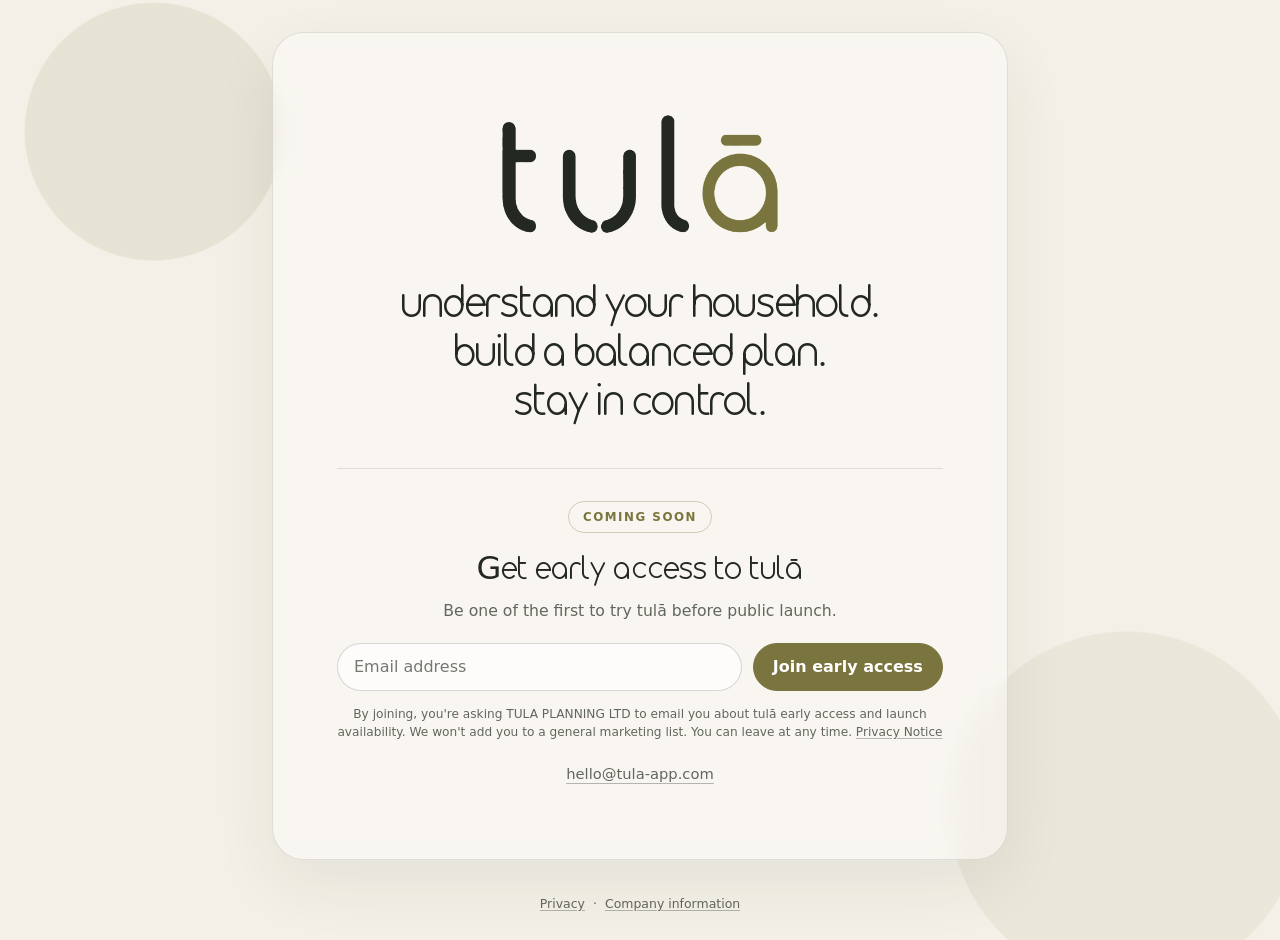
==== index.html @ 6ca590ba "Add tulā early-access signup and legal pages Adds the tulā early-access email signup, success state," ====
<!doctype html>
<html lang="en-GB">
<head>
  <meta charset="utf-8">
  <meta name="viewport" content="width=device-width, initial-scale=1">
  <meta name="description" content="Tulā is a calmer way to understand your household, build a balanced plan and stay in control. Join tulā early access.">
  <meta name="theme-color" content="#f4f0e7">
  <title>tulā — early access</title>
  <link rel="icon" href="favicon.ico" sizes="any">
  <link rel="stylesheet" href="styles.css">
  <script src="early-access.js" defer></script>
</head>
<body>
  <main class="holding-page">
    <section class="content" aria-labelledby="page-heading">
      <img
        class="wordmark"
        src="assets/tula-wordmark.png"
        alt="tulā"
        width="1024"
        height="462"
      >

      <h1 id="page-heading" class="message">
        <span>understand your household.</span>
        <span>build a balanced plan.</span>
        <span>stay in control.</span>
      </h1>

      <section class="early-access" aria-labelledby="early-access-heading">
        <p class="status">coming soon</p>

        <h2 id="early-access-heading" class="early-access-title">Get early access to tulā</h2>
        <p class="early-access-intro">Be one of the first to try tulā before public launch.</p>

        <form class="signup-form" id="early-access-form" novalidate>
          <div class="signup-row">
            <label class="sr-only" for="early-access-email">Email address</label>
            <input
              class="email-input"
              id="early-access-email"
              name="email"
              type="email"
              inputmode="email"
              autocomplete="email"
              maxlength="254"
              placeholder="Email address"
              aria-describedby="signup-disclosure signup-error"
              required
            >
            <button class="signup-button" type="submit">Join early access</button>
          </div>

          <div class="honeypot" aria-hidden="true">
            <label for="company-website">Company website</label>
            <input
              id="company-website"
              name="website"
              type="text"
              tabindex="-1"
              autocomplete="off"
            >
          </div>

          <p class="signup-error" id="signup-error" role="alert" hidden></p>

          <p class="signup-disclosure" id="signup-disclosure">
            By joining, you're asking TULA PLANNING LTD to email you about tulā early access and launch availability.
            We won't add you to a general marketing list. You can leave at any time.
            <a href="/privacy">Privacy Notice</a>
          </p>
        </form>

        <div class="signup-success" id="signup-success" role="status" tabindex="-1" hidden>
          <h2>You're on the list.</h2>
          <p>We'll be in touch when your tulā early access is ready.</p>
        </div>
      </section>

      <a class="contact" href="mailto:hello@tula-app.com">hello@tula-app.com</a>
    </section>
  </main>

  <footer class="site-footer">
    <nav aria-label="Legal">
      <a href="/privacy">Privacy</a>
      <span aria-hidden="true">·</span>
      <a href="/company-information">Company information</a>
    </nav>
  </footer>
</body>
</html>
---- styles.css ----
@font-face {
  font-family: "Tulā Display";
  src: url("assets/fonts/tula-display-regular.woff2") format("woff2");
  font-style: normal;
  font-weight: 400;
  font-display: swap;
}

:root {
  --background: #f4f0e7;
  --surface: rgba(255, 255, 255, 0.42);
  --ink: #232821;
  --muted: #61675e;
  --olive: #7a753e;
  --border: rgba(35, 40, 33, 0.12);
  --focus: rgba(122, 117, 62, 0.28);
  --error: #8a382d;
}

* {
  box-sizing: border-box;
}

html,
body {
  min-height: 100%;
}

body {
  margin: 0;
  background:
    radial-gradient(circle at 12% 14%, rgba(122, 117, 62, 0.11) 0 8rem, transparent 8.1rem),
    radial-gradient(circle at 88% 86%, rgba(122, 117, 62, 0.08) 0 11rem, transparent 11.1rem),
    var(--background);
  color: var(--ink);
  font-family: Inter, ui-sans-serif, system-ui, -apple-system, BlinkMacSystemFont, "Segoe UI", sans-serif;
  -webkit-font-smoothing: antialiased;
  text-rendering: optimizeLegibility;
}

a {
  color: inherit;
}

.holding-page {
  min-height: calc(100vh - 4rem);
  min-height: calc(100svh - 4rem);
  display: grid;
  place-items: center;
  padding: 2rem 1.25rem 1rem;
}

.content {
  width: min(100%, 46rem);
  padding: clamp(2.25rem, 7vw, 4.75rem) clamp(1.5rem, 6vw, 4rem);
  text-align: center;
  background: var(--surface);
  border: 1px solid var(--border);
  border-radius: 2rem;
  box-shadow: 0 1.5rem 4rem rgba(35, 40, 33, 0.07);
  backdrop-filter: blur(10px);
}

.wordmark {
  display: block;
  width: min(100%, 18rem);
  height: auto;
  margin: 0 auto clamp(1.6rem, 5vw, 2.6rem);
}

.message {
  margin: 0;
  font-family: "Tulā Display", Inter, ui-sans-serif, system-ui, sans-serif;
  font-size: clamp(1.65rem, 4.7vw, 2.65rem);
  line-height: 1.16;
  font-weight: 400;
  letter-spacing: -0.018em;
}

.message span {
  display: block;
}

.early-access {
  margin-top: clamp(1.75rem, 5vw, 2.5rem);
  padding-top: clamp(1.5rem, 4vw, 2rem);
  border-top: 1px solid var(--border);
}

.status {
  width: fit-content;
  margin: 0 auto 1.15rem;
  padding: 0.5rem 0.9rem;
  color: var(--olive);
  border: 1px solid rgba(122, 117, 62, 0.32);
  border-radius: 999px;
  font-size: 0.74rem;
  font-weight: 700;
  letter-spacing: 0.13em;
  text-transform: uppercase;
}

.early-access-title,
.signup-success h2,
.legal-page h1,
.legal-page h2 {
  font-family: "Tulā Display", Inter, ui-sans-serif, system-ui, sans-serif;
  font-weight: 400;
}

.early-access-title {
  margin: 0;
  font-size: clamp(1.45rem, 4vw, 2rem);
  line-height: 1.2;
}

.early-access-intro {
  margin: 0.55rem auto 1.25rem;
  color: var(--muted);
  font-size: 0.98rem;
  line-height: 1.55;
}

.signup-form {
  margin: 0 auto;
}

.signup-row {
  display: flex;
  gap: 0.65rem;
  align-items: stretch;
}

.email-input,
.signup-button {
  min-height: 3rem;
  border-radius: 999px;
  font: inherit;
}

.email-input {
  min-width: 0;
  flex: 1 1 auto;
  padding: 0.75rem 1rem;
  color: var(--ink);
  background: rgba(255, 255, 255, 0.68);
  border: 1px solid rgba(35, 40, 33, 0.18);
  outline: none;
}

.email-input::placeholder {
  color: #747970;
}

.email-input:focus-visible {
  border-color: var(--olive);
  box-shadow: 0 0 0 3px var(--focus);
}

.signup-button {
  flex: 0 0 auto;
  padding: 0.75rem 1.2rem;
  color: #fff;
  background: var(--olive);
  border: 1px solid var(--olive);
  font-weight: 700;
  cursor: pointer;
  transition: opacity 160ms ease, transform 160ms ease;
}

.signup-button:hover {
  opacity: 0.92;
}

.signup-button:focus-visible {
  outline: 3px solid var(--focus);
  outline-offset: 0.2rem;
}

.signup-button:disabled {
  cursor: wait;
  opacity: 0.62;
}

.signup-disclosure {
  max-width: 39rem;
  margin: 0.85rem auto 0;
  color: var(--muted);
  font-size: 0.76rem;
  line-height: 1.5;
}

.signup-disclosure a,
.legal-page a,
.site-footer a {
  text-decoration-color: rgba(97, 103, 94, 0.45);
  text-underline-offset: 0.2em;
}

.signup-disclosure a:hover,
.signup-disclosure a:focus-visible,
.legal-page a:hover,
.legal-page a:focus-visible,
.site-footer a:hover,
.site-footer a:focus-visible {
  color: var(--olive);
  text-decoration-color: var(--olive);
}

.signup-error {
  margin: 0.7rem 0 0;
  color: var(--error);
  font-size: 0.86rem;
  line-height: 1.4;
}

.signup-success {
  padding: 0.3rem 0;
  outline: none;
}

.signup-success h2 {
  margin: 0;
  font-size: clamp(1.45rem, 4vw, 2rem);
}

.signup-success p {
  margin: 0.55rem 0 0;
  color: var(--muted);
  line-height: 1.5;
}

.honeypot {
  position: absolute !important;
  left: -10000px !important;
  width: 1px !important;
  height: 1px !important;
  overflow: hidden !important;
}

.contact {
  display: inline-block;
  margin-top: 1.5rem;
  color: var(--muted);
  font-size: 0.92rem;
  text-decoration-color: rgba(97, 103, 94, 0.45);
  text-underline-offset: 0.24em;
  transition: color 160ms ease, text-decoration-color 160ms ease;
}

.contact:hover,
.contact:focus-visible {
  color: var(--olive);
  text-decoration-color: var(--olive);
}

.contact:focus-visible,
.site-footer a:focus-visible,
.legal-page a:focus-visible {
  outline: 3px solid var(--focus);
  outline-offset: 0.25rem;
  border-radius: 0.2rem;
}

.site-footer {
  min-height: 4rem;
  display: flex;
  align-items: center;
  justify-content: center;
  padding: 0.8rem 1.25rem 1.4rem;
  color: var(--muted);
  font-size: 0.78rem;
}

.site-footer nav {
  display: flex;
  align-items: center;
  gap: 0.5rem;
}

.sr-only {
  position: absolute !important;
  width: 1px !important;
  height: 1px !important;
  padding: 0 !important;
  margin: -1px !important;
  overflow: hidden !important;
  clip: rect(0, 0, 0, 0) !important;
  white-space: nowrap !important;
  border: 0 !important;
}

.legal-page {
  min-height: calc(100vh - 4rem);
  width: min(100%, 52rem);
  margin: 0 auto;
  padding: clamp(2rem, 6vw, 4rem) 1.25rem 2rem;
}

.legal-card {
  padding: clamp(1.5rem, 5vw, 3rem);
  background: var(--surface);
  border: 1px solid var(--border);
  border-radius: 1.5rem;
  box-shadow: 0 1.25rem 3rem rgba(35, 40, 33, 0.055);
}

.legal-logo {
  display: block;
  width: min(100%, 10rem);
  height: auto;
  margin: 0 0 2rem;
}

.legal-page h1 {
  margin: 0;
  font-size: clamp(2rem, 6vw, 3rem);
  line-height: 1.1;
}

.legal-meta {
  margin: 0.65rem 0 2rem;
  color: var(--muted);
  font-size: 0.9rem;
}

.legal-page h2 {
  margin: 2rem 0 0.55rem;
  font-size: 1.35rem;
  line-height: 1.25;
}

.legal-page p,
.legal-page li {
  font-size: 0.98rem;
  line-height: 1.68;
}

.legal-page p {
  margin: 0.55rem 0;
}

.legal-page ul {
  margin: 0.5rem 0 0.8rem;
  padding-left: 1.35rem;
}

.legal-back {
  display: inline-block;
  margin-bottom: 1.5rem;
  color: var(--muted);
  font-size: 0.9rem;
}

.company-details {
  margin: 1.5rem 0 0;
  padding: 1rem 1.1rem;
  border: 1px solid var(--border);
  border-radius: 1rem;
  background: rgba(255, 255, 255, 0.34);
}

.company-details p {
  margin: 0.25rem 0;
}

@media (max-width: 38rem) {
  .holding-page {
    padding: 1rem 1rem 0.5rem;
  }

  .content {
    padding: 2.35rem 1.25rem;
    border-radius: 1.5rem;
  }

  .wordmark {
    width: min(100%, 13.5rem);
  }

  .signup-row {
    flex-direction: column;
  }

  .signup-button {
    width: 100%;
  }

  .site-footer {
    padding-bottom: 1.1rem;
  }
}

@media (prefers-reduced-motion: reduce) {
  *,
  *::before,
  *::after {
    scroll-behavior: auto !important;
    transition: none !important;
  }
}
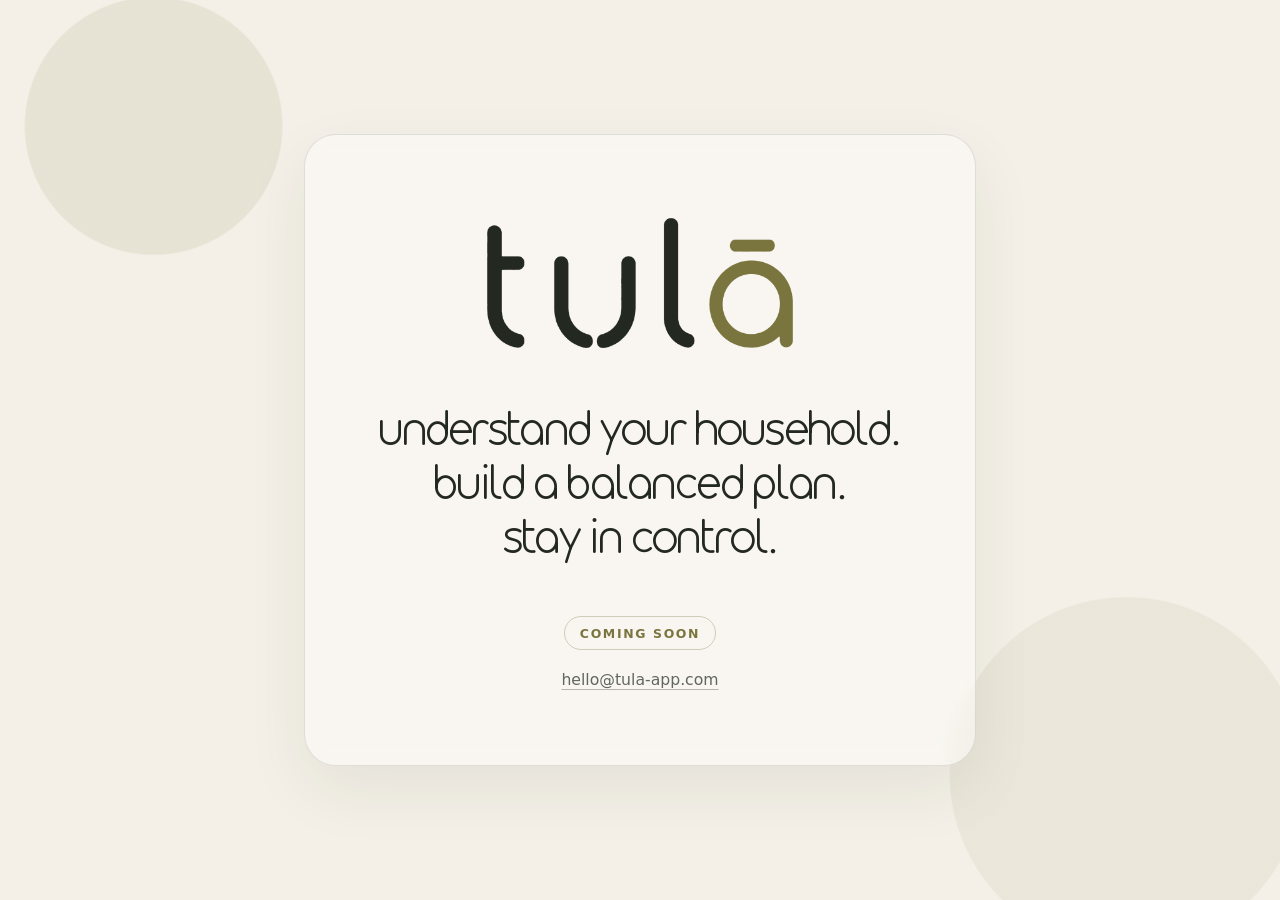
==== commit 55558e2f: "Revert "Add tulā early-access signup and legal pages" This reverts commit 6ca590ba3e326941834a297861" ====
--- a/index.html
+++ b/index.html
@@ -3,12 +3,11 @@
 <head>
   <meta charset="utf-8">
   <meta name="viewport" content="width=device-width, initial-scale=1">
-  <meta name="description" content="Tulā is a calmer way to understand your household, build a balanced plan and stay in control. Join tulā early access.">
+  <meta name="description" content="Tulā is a calmer way to understand your household, build a balanced plan and stay in control.">
   <meta name="theme-color" content="#f4f0e7">
-  <title>tulā — early access</title>
+  <title>tulā — coming soon</title>
   <link rel="icon" href="favicon.ico" sizes="any">
   <link rel="stylesheet" href="styles.css">
-  <script src="early-access.js" defer></script>
 </head>
 <body>
   <main class="holding-page">
@@ -27,66 +26,12 @@
         <span>stay in control.</span>
       </h1>
 
-      <section class="early-access" aria-labelledby="early-access-heading">
-        <p class="status">coming soon</p>
+      <p class="status">coming soon</p>
 
-        <h2 id="early-access-heading" class="early-access-title">Get early access to tulā</h2>
-        <p class="early-access-intro">Be one of the first to try tulā before public launch.</p>
-
-        <form class="signup-form" id="early-access-form" novalidate>
-          <div class="signup-row">
-            <label class="sr-only" for="early-access-email">Email address</label>
-            <input
-              class="email-input"
-              id="early-access-email"
-              name="email"
-              type="email"
-              inputmode="email"
-              autocomplete="email"
-              maxlength="254"
-              placeholder="Email address"
-              aria-describedby="signup-disclosure signup-error"
-              required
-            >
-            <button class="signup-button" type="submit">Join early access</button>
-          </div>
-
-          <div class="honeypot" aria-hidden="true">
-            <label for="company-website">Company website</label>
-            <input
-              id="company-website"
-              name="website"
-              type="text"
-              tabindex="-1"
-              autocomplete="off"
-            >
-          </div>
-
-          <p class="signup-error" id="signup-error" role="alert" hidden></p>
-
-          <p class="signup-disclosure" id="signup-disclosure">
-            By joining, you're asking TULA PLANNING LTD to email you about tulā early access and launch availability.
-            We won't add you to a general marketing list. You can leave at any time.
-            <a href="/privacy">Privacy Notice</a>
-          </p>
-        </form>
-
-        <div class="signup-success" id="signup-success" role="status" tabindex="-1" hidden>
-          <h2>You're on the list.</h2>
-          <p>We'll be in touch when your tulā early access is ready.</p>
-        </div>
-      </section>
-
-      <a class="contact" href="mailto:hello@tula-app.com">hello@tula-app.com</a>
+      <a class="contact" href="mailto:hello@tula-app.com">
+        hello@tula-app.com
+      </a>
     </section>
   </main>
-
-  <footer class="site-footer">
-    <nav aria-label="Legal">
-      <a href="/privacy">Privacy</a>
-      <span aria-hidden="true">·</span>
-      <a href="/company-information">Company information</a>
-    </nav>
-  </footer>
 </body>
 </html>
--- a/styles.css
+++ b/styles.css
@@ -13,8 +13,6 @@
   --muted: #61675e;
   --olive: #7a753e;
   --border: rgba(35, 40, 33, 0.12);
-  --focus: rgba(122, 117, 62, 0.28);
-  --error: #8a382d;
 }
 
 * {
@@ -38,20 +36,16 @@
   text-rendering: optimizeLegibility;
 }
 
-a {
-  color: inherit;
-}
-
 .holding-page {
-  min-height: calc(100vh - 4rem);
-  min-height: calc(100svh - 4rem);
+  min-height: 100vh;
+  min-height: 100svh;
   display: grid;
   place-items: center;
-  padding: 2rem 1.25rem 1rem;
+  padding: 2rem 1.25rem;
 }
 
 .content {
-  width: min(100%, 46rem);
+  width: min(100%, 42rem);
   padding: clamp(2.25rem, 7vw, 4.75rem) clamp(1.5rem, 6vw, 4rem);
   text-align: center;
   background: var(--surface);
@@ -63,15 +57,15 @@
 
 .wordmark {
   display: block;
-  width: min(100%, 18rem);
+  width: min(100%, 20rem);
   height: auto;
-  margin: 0 auto clamp(1.6rem, 5vw, 2.6rem);
+  margin: 0 auto clamp(2rem, 6vw, 3.2rem);
 }
 
 .message {
   margin: 0;
   font-family: "Tulā Display", Inter, ui-sans-serif, system-ui, sans-serif;
-  font-size: clamp(1.65rem, 4.7vw, 2.65rem);
+  font-size: clamp(1.8rem, 5.2vw, 2.9rem);
   line-height: 1.16;
   font-weight: 400;
   letter-spacing: -0.018em;
@@ -81,168 +75,22 @@
   display: block;
 }
 
-.early-access {
-  margin-top: clamp(1.75rem, 5vw, 2.5rem);
-  padding-top: clamp(1.5rem, 4vw, 2rem);
-  border-top: 1px solid var(--border);
-}
-
 .status {
   width: fit-content;
-  margin: 0 auto 1.15rem;
-  padding: 0.5rem 0.9rem;
+  margin: clamp(2rem, 6vw, 3rem) auto 1.25rem;
+  padding: 0.55rem 0.95rem;
   color: var(--olive);
   border: 1px solid rgba(122, 117, 62, 0.32);
   border-radius: 999px;
-  font-size: 0.74rem;
+  font-size: 0.78rem;
   font-weight: 700;
   letter-spacing: 0.13em;
   text-transform: uppercase;
 }
 
-.early-access-title,
-.signup-success h2,
-.legal-page h1,
-.legal-page h2 {
-  font-family: "Tulā Display", Inter, ui-sans-serif, system-ui, sans-serif;
-  font-weight: 400;
-}
-
-.early-access-title {
-  margin: 0;
-  font-size: clamp(1.45rem, 4vw, 2rem);
-  line-height: 1.2;
-}
-
-.early-access-intro {
-  margin: 0.55rem auto 1.25rem;
+.contact {
   color: var(--muted);
   font-size: 0.98rem;
-  line-height: 1.55;
-}
-
-.signup-form {
-  margin: 0 auto;
-}
-
-.signup-row {
-  display: flex;
-  gap: 0.65rem;
-  align-items: stretch;
-}
-
-.email-input,
-.signup-button {
-  min-height: 3rem;
-  border-radius: 999px;
-  font: inherit;
-}
-
-.email-input {
-  min-width: 0;
-  flex: 1 1 auto;
-  padding: 0.75rem 1rem;
-  color: var(--ink);
-  background: rgba(255, 255, 255, 0.68);
-  border: 1px solid rgba(35, 40, 33, 0.18);
-  outline: none;
-}
-
-.email-input::placeholder {
-  color: #747970;
-}
-
-.email-input:focus-visible {
-  border-color: var(--olive);
-  box-shadow: 0 0 0 3px var(--focus);
-}
-
-.signup-button {
-  flex: 0 0 auto;
-  padding: 0.75rem 1.2rem;
-  color: #fff;
-  background: var(--olive);
-  border: 1px solid var(--olive);
-  font-weight: 700;
-  cursor: pointer;
-  transition: opacity 160ms ease, transform 160ms ease;
-}
-
-.signup-button:hover {
-  opacity: 0.92;
-}
-
-.signup-button:focus-visible {
-  outline: 3px solid var(--focus);
-  outline-offset: 0.2rem;
-}
-
-.signup-button:disabled {
-  cursor: wait;
-  opacity: 0.62;
-}
-
-.signup-disclosure {
-  max-width: 39rem;
-  margin: 0.85rem auto 0;
-  color: var(--muted);
-  font-size: 0.76rem;
-  line-height: 1.5;
-}
-
-.signup-disclosure a,
-.legal-page a,
-.site-footer a {
-  text-decoration-color: rgba(97, 103, 94, 0.45);
-  text-underline-offset: 0.2em;
-}
-
-.signup-disclosure a:hover,
-.signup-disclosure a:focus-visible,
-.legal-page a:hover,
-.legal-page a:focus-visible,
-.site-footer a:hover,
-.site-footer a:focus-visible {
-  color: var(--olive);
-  text-decoration-color: var(--olive);
-}
-
-.signup-error {
-  margin: 0.7rem 0 0;
-  color: var(--error);
-  font-size: 0.86rem;
-  line-height: 1.4;
-}
-
-.signup-success {
-  padding: 0.3rem 0;
-  outline: none;
-}
-
-.signup-success h2 {
-  margin: 0;
-  font-size: clamp(1.45rem, 4vw, 2rem);
-}
-
-.signup-success p {
-  margin: 0.55rem 0 0;
-  color: var(--muted);
-  line-height: 1.5;
-}
-
-.honeypot {
-  position: absolute !important;
-  left: -10000px !important;
-  width: 1px !important;
-  height: 1px !important;
-  overflow: hidden !important;
-}
-
-.contact {
-  display: inline-block;
-  margin-top: 1.5rem;
-  color: var(--muted);
-  font-size: 0.92rem;
   text-decoration-color: rgba(97, 103, 94, 0.45);
   text-underline-offset: 0.24em;
   transition: color 160ms ease, text-decoration-color 160ms ease;
@@ -254,140 +102,24 @@
   text-decoration-color: var(--olive);
 }
 
-.contact:focus-visible,
-.site-footer a:focus-visible,
-.legal-page a:focus-visible {
-  outline: 3px solid var(--focus);
-  outline-offset: 0.25rem;
+.contact:focus-visible {
+  outline: 3px solid rgba(122, 117, 62, 0.25);
+  outline-offset: 0.35rem;
   border-radius: 0.2rem;
 }
 
-.site-footer {
-  min-height: 4rem;
-  display: flex;
-  align-items: center;
-  justify-content: center;
-  padding: 0.8rem 1.25rem 1.4rem;
-  color: var(--muted);
-  font-size: 0.78rem;
-}
-
-.site-footer nav {
-  display: flex;
-  align-items: center;
-  gap: 0.5rem;
-}
-
-.sr-only {
-  position: absolute !important;
-  width: 1px !important;
-  height: 1px !important;
-  padding: 0 !important;
-  margin: -1px !important;
-  overflow: hidden !important;
-  clip: rect(0, 0, 0, 0) !important;
-  white-space: nowrap !important;
-  border: 0 !important;
-}
-
-.legal-page {
-  min-height: calc(100vh - 4rem);
-  width: min(100%, 52rem);
-  margin: 0 auto;
-  padding: clamp(2rem, 6vw, 4rem) 1.25rem 2rem;
-}
-
-.legal-card {
-  padding: clamp(1.5rem, 5vw, 3rem);
-  background: var(--surface);
-  border: 1px solid var(--border);
-  border-radius: 1.5rem;
-  box-shadow: 0 1.25rem 3rem rgba(35, 40, 33, 0.055);
-}
-
-.legal-logo {
-  display: block;
-  width: min(100%, 10rem);
-  height: auto;
-  margin: 0 0 2rem;
-}
-
-.legal-page h1 {
-  margin: 0;
-  font-size: clamp(2rem, 6vw, 3rem);
-  line-height: 1.1;
-}
-
-.legal-meta {
-  margin: 0.65rem 0 2rem;
-  color: var(--muted);
-  font-size: 0.9rem;
-}
-
-.legal-page h2 {
-  margin: 2rem 0 0.55rem;
-  font-size: 1.35rem;
-  line-height: 1.25;
-}
-
-.legal-page p,
-.legal-page li {
-  font-size: 0.98rem;
-  line-height: 1.68;
-}
-
-.legal-page p {
-  margin: 0.55rem 0;
-}
-
-.legal-page ul {
-  margin: 0.5rem 0 0.8rem;
-  padding-left: 1.35rem;
-}
-
-.legal-back {
-  display: inline-block;
-  margin-bottom: 1.5rem;
-  color: var(--muted);
-  font-size: 0.9rem;
-}
-
-.company-details {
-  margin: 1.5rem 0 0;
-  padding: 1rem 1.1rem;
-  border: 1px solid var(--border);
-  border-radius: 1rem;
-  background: rgba(255, 255, 255, 0.34);
-}
-
-.company-details p {
-  margin: 0.25rem 0;
-}
-
-@media (max-width: 38rem) {
+@media (max-width: 34rem) {
   .holding-page {
-    padding: 1rem 1rem 0.5rem;
+    padding: 1rem;
   }
 
   .content {
-    padding: 2.35rem 1.25rem;
+    padding: 2.5rem 1.3rem;
     border-radius: 1.5rem;
   }
 
   .wordmark {
-    width: min(100%, 13.5rem);
-  }
-
-  .signup-row {
-    flex-direction: column;
-  }
-
-  .signup-button {
-    width: 100%;
-  }
-
-  .site-footer {
-    padding-bottom: 1.1rem;
+    width: min(100%, 14.5rem);
   }
 }
 
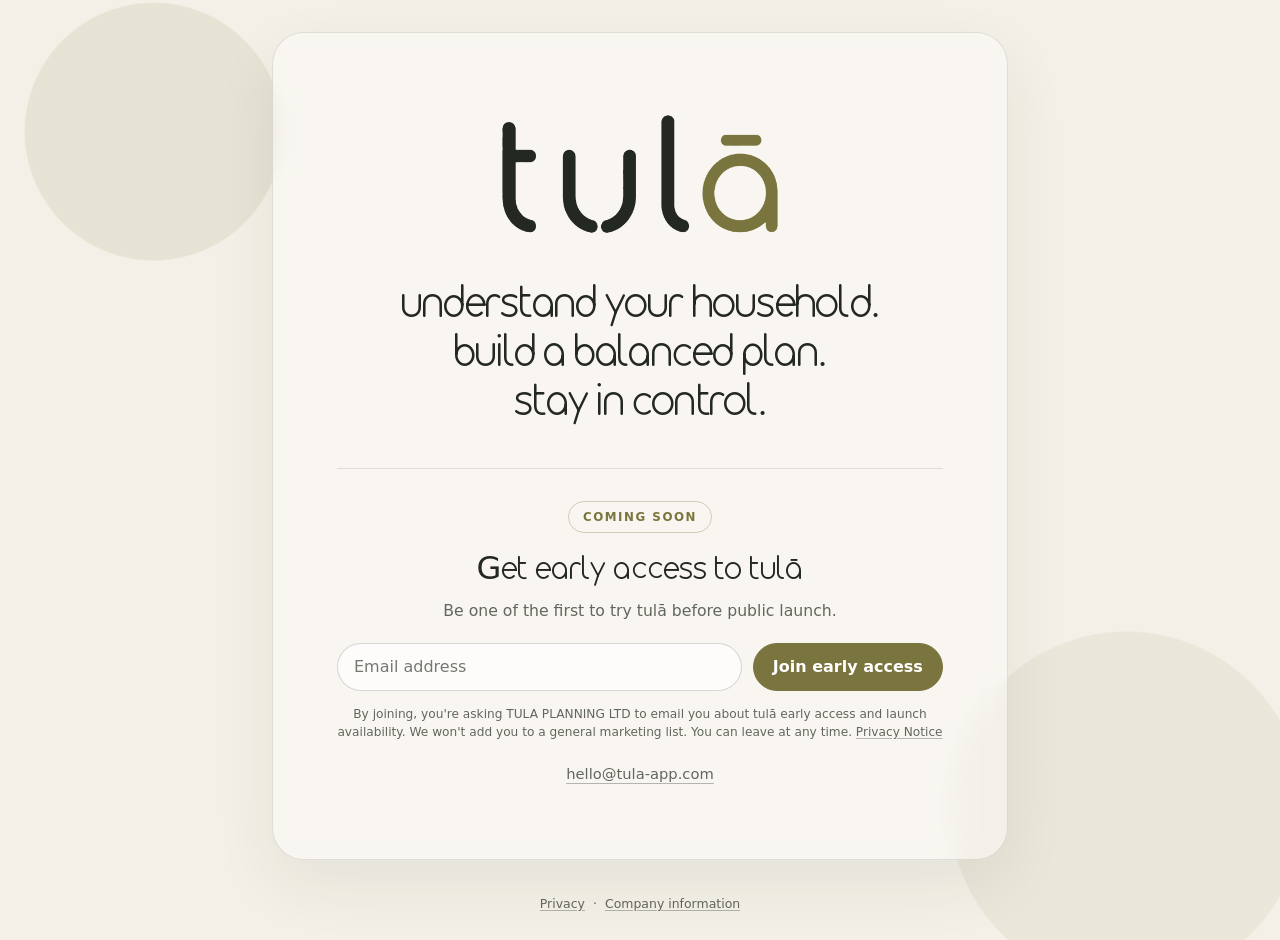
==== commit adc89cab: "Add tulā early-access signup and legal pages Adds the tulā early-access email signup, success state," ====
--- a/index.html
+++ b/index.html
@@ -3,11 +3,12 @@
 <head>
   <meta charset="utf-8">
   <meta name="viewport" content="width=device-width, initial-scale=1">
-  <meta name="description" content="Tulā is a calmer way to understand your household, build a balanced plan and stay in control.">
+  <meta name="description" content="Tulā is a calmer way to understand your household, build a balanced plan and stay in control. Join tulā early access.">
   <meta name="theme-color" content="#f4f0e7">
-  <title>tulā — coming soon</title>
+  <title>tulā — early access</title>
   <link rel="icon" href="favicon.ico" sizes="any">
   <link rel="stylesheet" href="styles.css">
+  <script src="early-access.js" defer></script>
 </head>
 <body>
   <main class="holding-page">
@@ -26,12 +27,66 @@
         <span>stay in control.</span>
       </h1>
 
-      <p class="status">coming soon</p>
+      <section class="early-access" aria-labelledby="early-access-heading">
+        <p class="status">coming soon</p>
 
-      <a class="contact" href="mailto:hello@tula-app.com">
-        hello@tula-app.com
-      </a>
+        <h2 id="early-access-heading" class="early-access-title">Get early access to tulā</h2>
+        <p class="early-access-intro">Be one of the first to try tulā before public launch.</p>
+
+        <form class="signup-form" id="early-access-form" novalidate>
+          <div class="signup-row">
+            <label class="sr-only" for="early-access-email">Email address</label>
+            <input
+              class="email-input"
+              id="early-access-email"
+              name="email"
+              type="email"
+              inputmode="email"
+              autocomplete="email"
+              maxlength="254"
+              placeholder="Email address"
+              aria-describedby="signup-disclosure signup-error"
+              required
+            >
+            <button class="signup-button" type="submit">Join early access</button>
+          </div>
+
+          <div class="honeypot" aria-hidden="true">
+            <label for="company-website">Company website</label>
+            <input
+              id="company-website"
+              name="website"
+              type="text"
+              tabindex="-1"
+              autocomplete="off"
+            >
+          </div>
+
+          <p class="signup-error" id="signup-error" role="alert" hidden></p>
+
+          <p class="signup-disclosure" id="signup-disclosure">
+            By joining, you're asking TULA PLANNING LTD to email you about tulā early access and launch availability.
+            We won't add you to a general marketing list. You can leave at any time.
+            <a href="/privacy">Privacy Notice</a>
+          </p>
+        </form>
+
+        <div class="signup-success" id="signup-success" role="status" tabindex="-1" hidden>
+          <h2>You're on the list.</h2>
+          <p>We'll be in touch when your tulā early access is ready.</p>
+        </div>
+      </section>
+
+      <a class="contact" href="mailto:hello@tula-app.com">hello@tula-app.com</a>
     </section>
   </main>
+
+  <footer class="site-footer">
+    <nav aria-label="Legal">
+      <a href="/privacy">Privacy</a>
+      <span aria-hidden="true">·</span>
+      <a href="/company-information">Company information</a>
+    </nav>
+  </footer>
 </body>
 </html>
--- a/styles.css
+++ b/styles.css
@@ -13,6 +13,8 @@
   --muted: #61675e;
   --olive: #7a753e;
   --border: rgba(35, 40, 33, 0.12);
+  --focus: rgba(122, 117, 62, 0.28);
+  --error: #8a382d;
 }
 
 * {
@@ -36,16 +38,20 @@
   text-rendering: optimizeLegibility;
 }
 
+a {
+  color: inherit;
+}
+
 .holding-page {
-  min-height: 100vh;
-  min-height: 100svh;
+  min-height: calc(100vh - 4rem);
+  min-height: calc(100svh - 4rem);
   display: grid;
   place-items: center;
-  padding: 2rem 1.25rem;
+  padding: 2rem 1.25rem 1rem;
 }
 
 .content {
-  width: min(100%, 42rem);
+  width: min(100%, 46rem);
   padding: clamp(2.25rem, 7vw, 4.75rem) clamp(1.5rem, 6vw, 4rem);
   text-align: center;
   background: var(--surface);
@@ -57,15 +63,15 @@
 
 .wordmark {
   display: block;
-  width: min(100%, 20rem);
+  width: min(100%, 18rem);
   height: auto;
-  margin: 0 auto clamp(2rem, 6vw, 3.2rem);
+  margin: 0 auto clamp(1.6rem, 5vw, 2.6rem);
 }
 
 .message {
   margin: 0;
   font-family: "Tulā Display", Inter, ui-sans-serif, system-ui, sans-serif;
-  font-size: clamp(1.8rem, 5.2vw, 2.9rem);
+  font-size: clamp(1.65rem, 4.7vw, 2.65rem);
   line-height: 1.16;
   font-weight: 400;
   letter-spacing: -0.018em;
@@ -75,22 +81,168 @@
   display: block;
 }
 
+.early-access {
+  margin-top: clamp(1.75rem, 5vw, 2.5rem);
+  padding-top: clamp(1.5rem, 4vw, 2rem);
+  border-top: 1px solid var(--border);
+}
+
 .status {
   width: fit-content;
-  margin: clamp(2rem, 6vw, 3rem) auto 1.25rem;
-  padding: 0.55rem 0.95rem;
+  margin: 0 auto 1.15rem;
+  padding: 0.5rem 0.9rem;
   color: var(--olive);
   border: 1px solid rgba(122, 117, 62, 0.32);
   border-radius: 999px;
-  font-size: 0.78rem;
+  font-size: 0.74rem;
   font-weight: 700;
   letter-spacing: 0.13em;
   text-transform: uppercase;
 }
 
+.early-access-title,
+.signup-success h2,
+.legal-page h1,
+.legal-page h2 {
+  font-family: "Tulā Display", Inter, ui-sans-serif, system-ui, sans-serif;
+  font-weight: 400;
+}
+
+.early-access-title {
+  margin: 0;
+  font-size: clamp(1.45rem, 4vw, 2rem);
+  line-height: 1.2;
+}
+
+.early-access-intro {
+  margin: 0.55rem auto 1.25rem;
+  color: var(--muted);
+  font-size: 0.98rem;
+  line-height: 1.55;
+}
+
+.signup-form {
+  margin: 0 auto;
+}
+
+.signup-row {
+  display: flex;
+  gap: 0.65rem;
+  align-items: stretch;
+}
+
+.email-input,
+.signup-button {
+  min-height: 3rem;
+  border-radius: 999px;
+  font: inherit;
+}
+
+.email-input {
+  min-width: 0;
+  flex: 1 1 auto;
+  padding: 0.75rem 1rem;
+  color: var(--ink);
+  background: rgba(255, 255, 255, 0.68);
+  border: 1px solid rgba(35, 40, 33, 0.18);
+  outline: none;
+}
+
+.email-input::placeholder {
+  color: #747970;
+}
+
+.email-input:focus-visible {
+  border-color: var(--olive);
+  box-shadow: 0 0 0 3px var(--focus);
+}
+
+.signup-button {
+  flex: 0 0 auto;
+  padding: 0.75rem 1.2rem;
+  color: #fff;
+  background: var(--olive);
+  border: 1px solid var(--olive);
+  font-weight: 700;
+  cursor: pointer;
+  transition: opacity 160ms ease, transform 160ms ease;
+}
+
+.signup-button:hover {
+  opacity: 0.92;
+}
+
+.signup-button:focus-visible {
+  outline: 3px solid var(--focus);
+  outline-offset: 0.2rem;
+}
+
+.signup-button:disabled {
+  cursor: wait;
+  opacity: 0.62;
+}
+
+.signup-disclosure {
+  max-width: 39rem;
+  margin: 0.85rem auto 0;
+  color: var(--muted);
+  font-size: 0.76rem;
+  line-height: 1.5;
+}
+
+.signup-disclosure a,
+.legal-page a,
+.site-footer a {
+  text-decoration-color: rgba(97, 103, 94, 0.45);
+  text-underline-offset: 0.2em;
+}
+
+.signup-disclosure a:hover,
+.signup-disclosure a:focus-visible,
+.legal-page a:hover,
+.legal-page a:focus-visible,
+.site-footer a:hover,
+.site-footer a:focus-visible {
+  color: var(--olive);
+  text-decoration-color: var(--olive);
+}
+
+.signup-error {
+  margin: 0.7rem 0 0;
+  color: var(--error);
+  font-size: 0.86rem;
+  line-height: 1.4;
+}
+
+.signup-success {
+  padding: 0.3rem 0;
+  outline: none;
+}
+
+.signup-success h2 {
+  margin: 0;
+  font-size: clamp(1.45rem, 4vw, 2rem);
+}
+
+.signup-success p {
+  margin: 0.55rem 0 0;
+  color: var(--muted);
+  line-height: 1.5;
+}
+
+.honeypot {
+  position: absolute !important;
+  left: -10000px !important;
+  width: 1px !important;
+  height: 1px !important;
+  overflow: hidden !important;
+}
+
 .contact {
-  color: var(--muted);
-  font-size: 0.98rem;
+  display: inline-block;
+  margin-top: 1.5rem;
+  color: var(--muted);
+  font-size: 0.92rem;
   text-decoration-color: rgba(97, 103, 94, 0.45);
   text-underline-offset: 0.24em;
   transition: color 160ms ease, text-decoration-color 160ms ease;
@@ -102,24 +254,140 @@
   text-decoration-color: var(--olive);
 }
 
-.contact:focus-visible {
-  outline: 3px solid rgba(122, 117, 62, 0.25);
-  outline-offset: 0.35rem;
+.contact:focus-visible,
+.site-footer a:focus-visible,
+.legal-page a:focus-visible {
+  outline: 3px solid var(--focus);
+  outline-offset: 0.25rem;
   border-radius: 0.2rem;
 }
 
-@media (max-width: 34rem) {
+.site-footer {
+  min-height: 4rem;
+  display: flex;
+  align-items: center;
+  justify-content: center;
+  padding: 0.8rem 1.25rem 1.4rem;
+  color: var(--muted);
+  font-size: 0.78rem;
+}
+
+.site-footer nav {
+  display: flex;
+  align-items: center;
+  gap: 0.5rem;
+}
+
+.sr-only {
+  position: absolute !important;
+  width: 1px !important;
+  height: 1px !important;
+  padding: 0 !important;
+  margin: -1px !important;
+  overflow: hidden !important;
+  clip: rect(0, 0, 0, 0) !important;
+  white-space: nowrap !important;
+  border: 0 !important;
+}
+
+.legal-page {
+  min-height: calc(100vh - 4rem);
+  width: min(100%, 52rem);
+  margin: 0 auto;
+  padding: clamp(2rem, 6vw, 4rem) 1.25rem 2rem;
+}
+
+.legal-card {
+  padding: clamp(1.5rem, 5vw, 3rem);
+  background: var(--surface);
+  border: 1px solid var(--border);
+  border-radius: 1.5rem;
+  box-shadow: 0 1.25rem 3rem rgba(35, 40, 33, 0.055);
+}
+
+.legal-logo {
+  display: block;
+  width: min(100%, 10rem);
+  height: auto;
+  margin: 0 0 2rem;
+}
+
+.legal-page h1 {
+  margin: 0;
+  font-size: clamp(2rem, 6vw, 3rem);
+  line-height: 1.1;
+}
+
+.legal-meta {
+  margin: 0.65rem 0 2rem;
+  color: var(--muted);
+  font-size: 0.9rem;
+}
+
+.legal-page h2 {
+  margin: 2rem 0 0.55rem;
+  font-size: 1.35rem;
+  line-height: 1.25;
+}
+
+.legal-page p,
+.legal-page li {
+  font-size: 0.98rem;
+  line-height: 1.68;
+}
+
+.legal-page p {
+  margin: 0.55rem 0;
+}
+
+.legal-page ul {
+  margin: 0.5rem 0 0.8rem;
+  padding-left: 1.35rem;
+}
+
+.legal-back {
+  display: inline-block;
+  margin-bottom: 1.5rem;
+  color: var(--muted);
+  font-size: 0.9rem;
+}
+
+.company-details {
+  margin: 1.5rem 0 0;
+  padding: 1rem 1.1rem;
+  border: 1px solid var(--border);
+  border-radius: 1rem;
+  background: rgba(255, 255, 255, 0.34);
+}
+
+.company-details p {
+  margin: 0.25rem 0;
+}
+
+@media (max-width: 38rem) {
   .holding-page {
-    padding: 1rem;
+    padding: 1rem 1rem 0.5rem;
   }
 
   .content {
-    padding: 2.5rem 1.3rem;
+    padding: 2.35rem 1.25rem;
     border-radius: 1.5rem;
   }
 
   .wordmark {
-    width: min(100%, 14.5rem);
+    width: min(100%, 13.5rem);
+  }
+
+  .signup-row {
+    flex-direction: column;
+  }
+
+  .signup-button {
+    width: 100%;
+  }
+
+  .site-footer {
+    padding-bottom: 1.1rem;
   }
 }
 
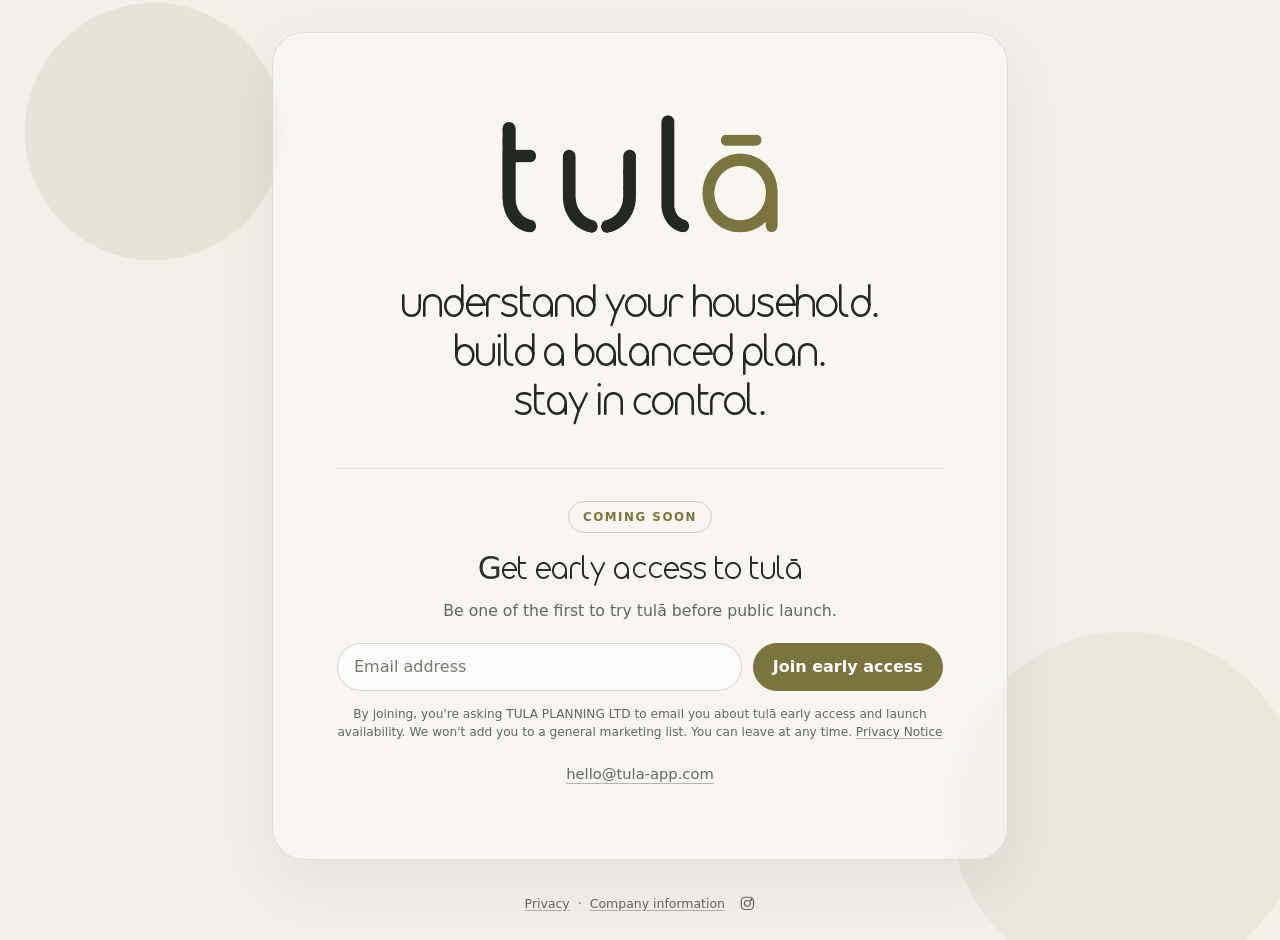
==== commit 97b3d560: "Refine early-access heading and Instagram footer link Refines the visual weight of the initial “G” i" ====
--- a/index.html
+++ b/index.html
@@ -30,7 +30,7 @@
       <section class="early-access" aria-labelledby="early-access-heading">
         <p class="status">coming soon</p>
 
-        <h2 id="early-access-heading" class="early-access-title">Get early access to tulā</h2>
+        <h2 id="early-access-heading" class="early-access-title"><span class="early-access-initial">G</span>et early access to tulā</h2>
         <p class="early-access-intro">Be one of the first to try tulā before public launch.</p>
 
         <form class="signup-form" id="early-access-form" novalidate>
@@ -82,11 +82,27 @@
   </main>
 
   <footer class="site-footer">
-    <nav aria-label="Legal">
-      <a href="/privacy">Privacy</a>
-      <span aria-hidden="true">·</span>
-      <a href="/company-information">Company information</a>
-    </nav>
+    <div class="footer-inner">
+      <nav class="legal-links" aria-label="Legal">
+        <a href="/privacy">Privacy</a>
+        <span aria-hidden="true">·</span>
+        <a href="/company-information">Company information</a>
+      </nav>
+
+      <a
+        class="social-link"
+        href="https://www.instagram.com/tula.budgeting/"
+        target="_blank"
+        rel="noopener noreferrer"
+        aria-label="Instagram"
+      >
+        <svg class="instagram-icon" viewBox="0 0 24 24" aria-hidden="true" focusable="false">
+          <rect x="3.25" y="3.25" width="17.5" height="17.5" rx="5.25"></rect>
+          <circle cx="12" cy="12" r="4.1"></circle>
+          <circle cx="17.35" cy="6.7" r="1"></circle>
+        </svg>
+      </a>
+    </div>
   </footer>
 </body>
 </html>
--- a/styles.css
+++ b/styles.css
@@ -114,6 +114,13 @@
   line-height: 1.2;
 }
 
+.early-access-initial {
+  display: inline-block;
+  opacity: 0.94;
+  transform: scale(0.97);
+  transform-origin: right center;
+}
+
 .early-access-intro {
   margin: 0.55rem auto 1.25rem;
   color: var(--muted);
@@ -272,10 +279,47 @@
   font-size: 0.78rem;
 }
 
-.site-footer nav {
+.footer-inner {
+  display: flex;
+  align-items: center;
+  justify-content: center;
+  gap: 0.85rem;
+}
+
+.legal-links {
   display: flex;
   align-items: center;
   gap: 0.5rem;
+}
+
+.social-link {
+  display: inline-flex;
+  align-items: center;
+  justify-content: center;
+  color: var(--muted);
+  line-height: 1;
+  text-decoration: none;
+}
+
+.instagram-icon {
+  width: 1.05rem;
+  height: 1.05rem;
+  fill: none;
+  stroke: currentColor;
+  stroke-width: 1.7;
+  stroke-linecap: round;
+  stroke-linejoin: round;
+}
+
+.social-link:hover,
+.social-link:focus-visible {
+  color: var(--olive);
+}
+
+.social-link:focus-visible {
+  outline: 3px solid var(--focus);
+  outline-offset: 0.25rem;
+  border-radius: 0.25rem;
 }
 
 .sr-only {
@@ -389,6 +433,10 @@
   .site-footer {
     padding-bottom: 1.1rem;
   }
+
+  .footer-inner {
+    gap: 0.75rem;
+  }
 }
 
 @media (prefers-reduced-motion: reduce) {
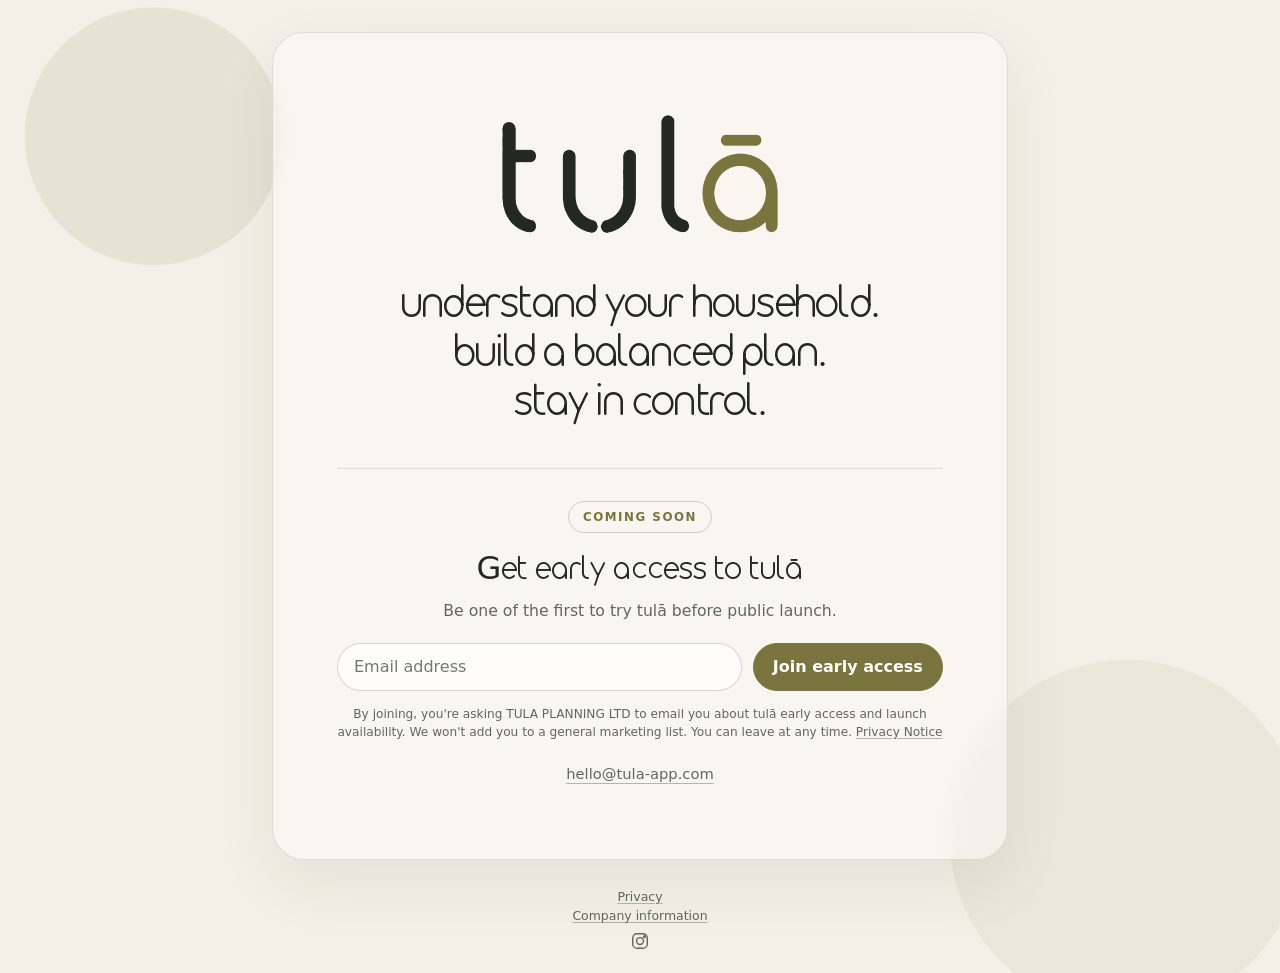
==== commit 686cdf25: "Restore continuous early-access heading Removes the special per-letter treatment from the early-acce" ====
--- a/index.html
+++ b/index.html
@@ -30,7 +30,7 @@
       <section class="early-access" aria-labelledby="early-access-heading">
         <p class="status">coming soon</p>
 
-        <h2 id="early-access-heading" class="early-access-title"><span class="early-access-initial">G</span>et early access to tulā</h2>
+        <h2 id="early-access-heading" class="early-access-title">Get early access to tulā</h2>
         <p class="early-access-intro">Be one of the first to try tulā before public launch.</p>
 
         <form class="signup-form" id="early-access-form" novalidate>
--- a/styles.css
+++ b/styles.css
@@ -114,13 +114,6 @@
   line-height: 1.2;
 }
 
-.early-access-initial {
-  display: inline-block;
-  opacity: 0.94;
-  transform: scale(0.97);
-  transform-origin: right center;
-}
-
 .early-access-intro {
   margin: 0.55rem auto 1.25rem;
   color: var(--muted);
@@ -281,15 +274,21 @@
 
 .footer-inner {
   display: flex;
+  flex-direction: column;
   align-items: center;
   justify-content: center;
-  gap: 0.85rem;
+  gap: 0.45rem;
 }
 
 .legal-links {
   display: flex;
+  flex-direction: column;
   align-items: center;
-  gap: 0.5rem;
+  gap: 0.28rem;
+}
+
+.legal-links span[aria-hidden="true"] {
+  display: none;
 }
 
 .social-link {
@@ -302,8 +301,8 @@
 }
 
 .instagram-icon {
-  width: 1.05rem;
-  height: 1.05rem;
+  width: 1.25rem;
+  height: 1.25rem;
   fill: none;
   stroke: currentColor;
   stroke-width: 1.7;
@@ -435,7 +434,11 @@
   }
 
   .footer-inner {
-    gap: 0.75rem;
+    gap: 0.42rem;
+  }
+
+  .legal-links {
+    gap: 0.24rem;
   }
 }
 
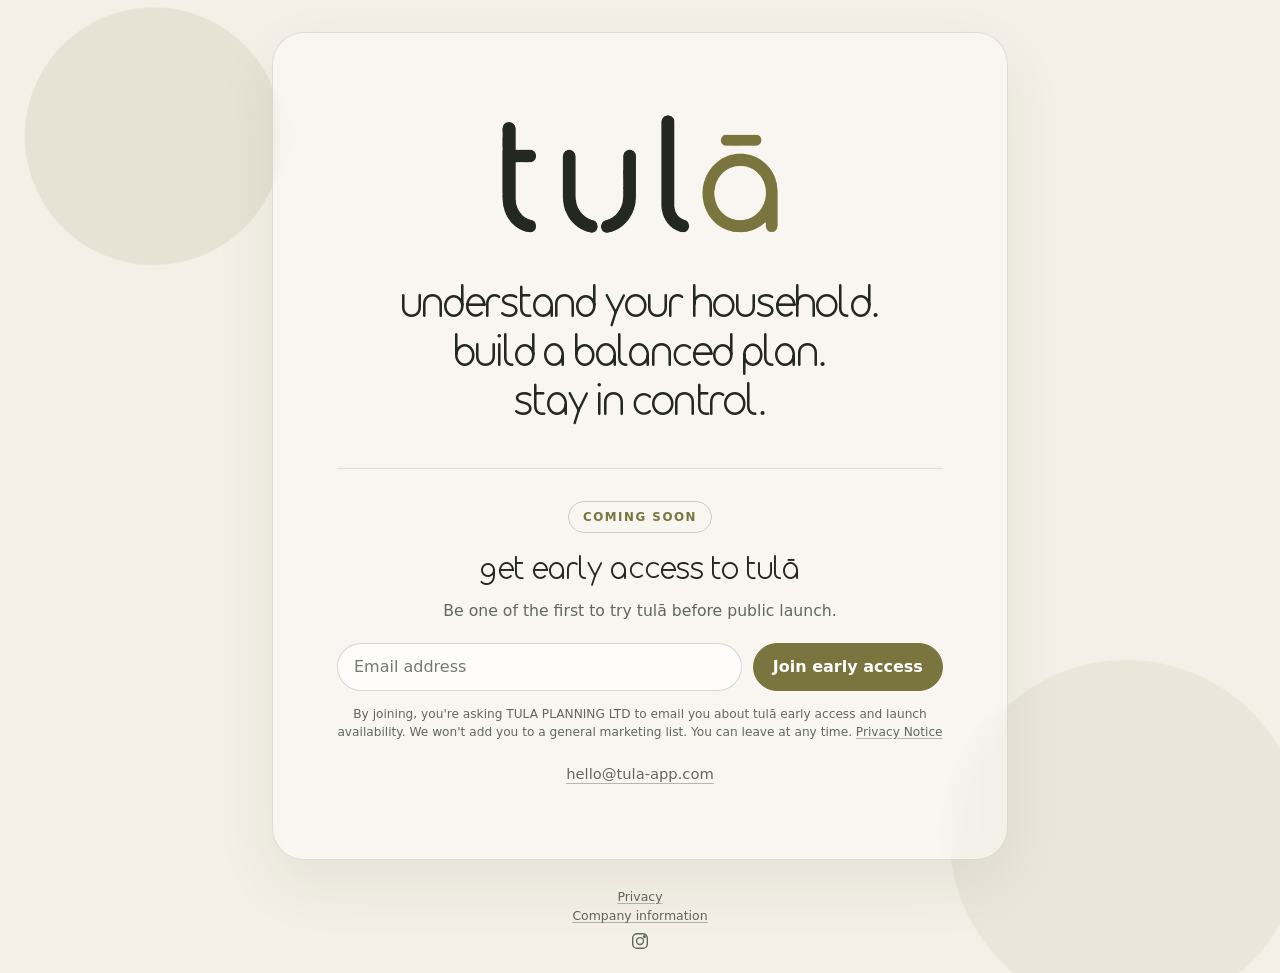
==== commit b6146794: "Use lowercase early-access heading Changes the early-access heading to lowercase so all characters r" ====
--- a/index.html
+++ b/index.html
@@ -30,7 +30,7 @@
       <section class="early-access" aria-labelledby="early-access-heading">
         <p class="status">coming soon</p>
 
-        <h2 id="early-access-heading" class="early-access-title">Get early access to tulā</h2>
+        <h2 id="early-access-heading" class="early-access-title">get early access to tulā</h2>
         <p class="early-access-intro">Be one of the first to try tulā before public launch.</p>
 
         <form class="signup-form" id="early-access-form" novalidate>
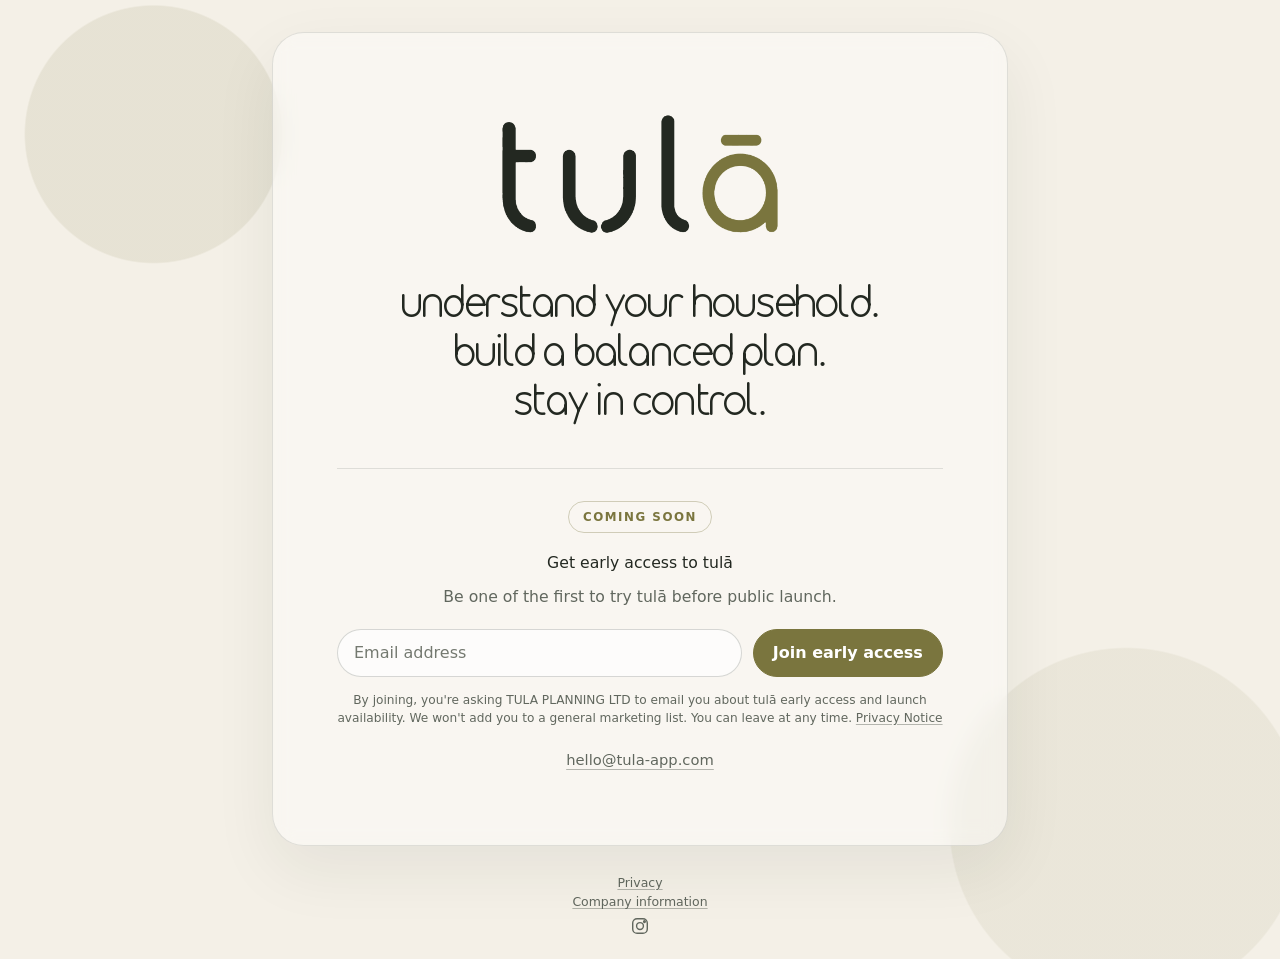
==== commit dc9dd5f9: "Use body typeface for early-access heading Changes “Get early access to tulā” to use the same body t" ====
--- a/index.html
+++ b/index.html
@@ -30,7 +30,7 @@
       <section class="early-access" aria-labelledby="early-access-heading">
         <p class="status">coming soon</p>
 
-        <h2 id="early-access-heading" class="early-access-title">get early access to tulā</h2>
+        <h2 id="early-access-heading" class="early-access-title">Get early access to tulā</h2>
         <p class="early-access-intro">Be one of the first to try tulā before public launch.</p>
 
         <form class="signup-form" id="early-access-form" novalidate>
--- a/styles.css
+++ b/styles.css
@@ -110,8 +110,12 @@
 
 .early-access-title {
   margin: 0;
-  font-size: clamp(1.45rem, 4vw, 2rem);
-  line-height: 1.2;
+  color: var(--ink);
+  font-family: inherit;
+  font-size: 0.98rem;
+  font-weight: 400;
+  line-height: 1.55;
+  letter-spacing: normal;
 }
 
 .early-access-intro {
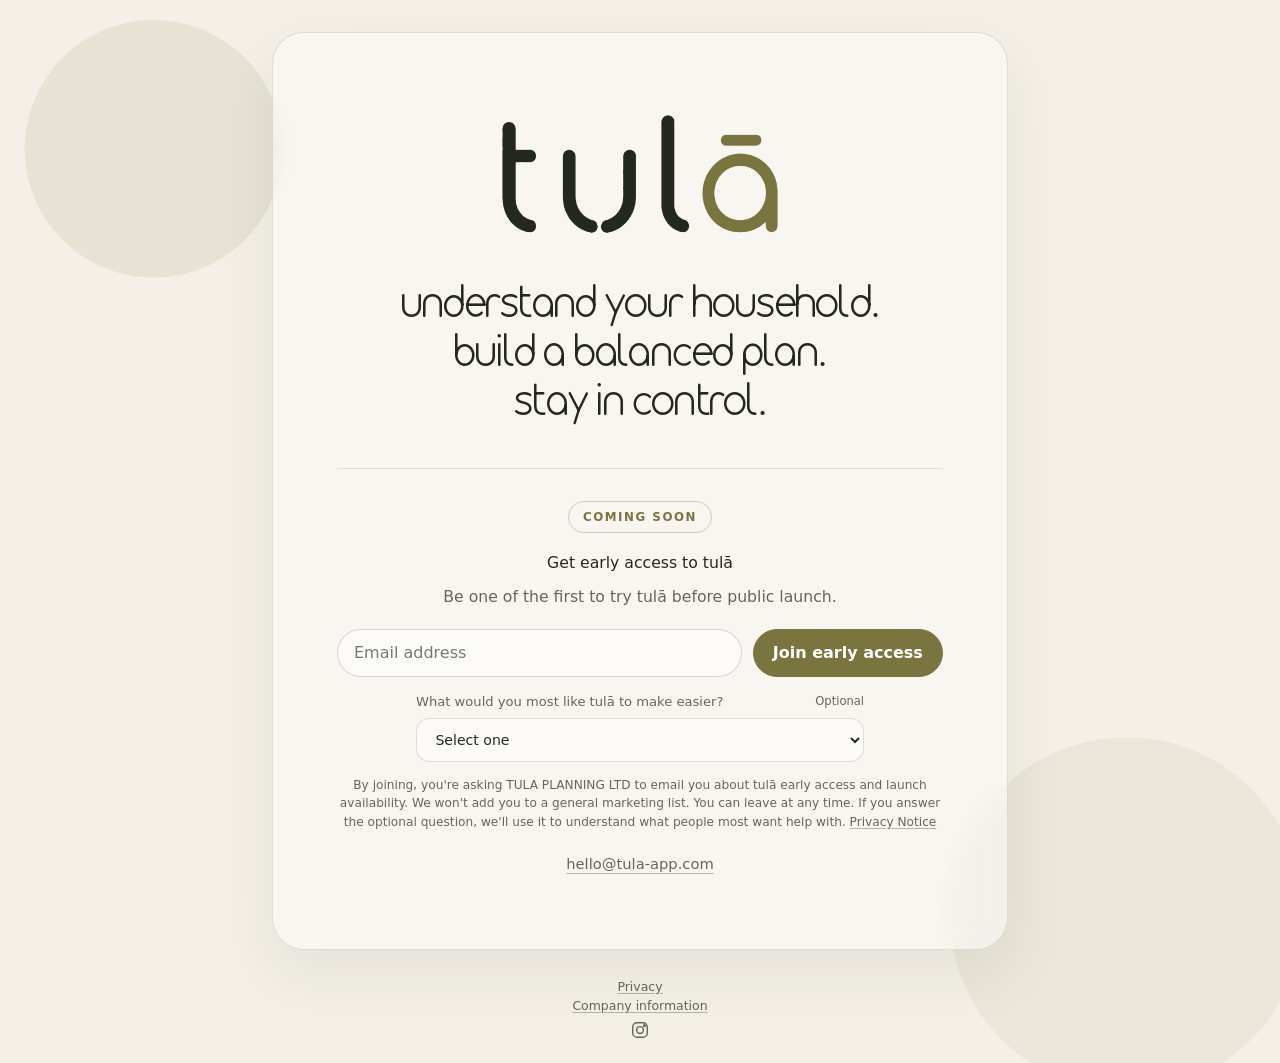
==== commit bda68cba: "Add optional early-access intent question PR description — Adds one optional intent question to the " ====
--- a/index.html
+++ b/index.html
@@ -51,6 +51,28 @@
             <button class="signup-button" type="submit">Join early access</button>
           </div>
 
+          <div class="intent-field">
+            <label class="intent-label" for="early-access-intent">
+              What would you most like tulā to make easier?
+              <span>Optional</span>
+            </label>
+            <select
+              class="intent-select"
+              id="early-access-intent"
+              name="intent"
+              aria-describedby="signup-disclosure"
+            >
+              <option value="">Select one</option>
+              <option value="spend_clarity">Knowing what I can actually spend</option>
+              <option value="partner_money">Managing money with my partner</option>
+              <option value="bills_irregular">Bills and irregular expenses</option>
+              <option value="saving">Saving towards things</option>
+              <option value="debt">Managing debt</option>
+              <option value="future_visibility">Seeing what future months look like</option>
+              <option value="other">Something else</option>
+            </select>
+          </div>
+
           <div class="honeypot" aria-hidden="true">
             <label for="company-website">Company website</label>
             <input
@@ -67,6 +89,7 @@
           <p class="signup-disclosure" id="signup-disclosure">
             By joining, you're asking TULA PLANNING LTD to email you about tulā early access and launch availability.
             We won't add you to a general marketing list. You can leave at any time.
+            If you answer the optional question, we'll use it to understand what people most want help with.
             <a href="/privacy">Privacy Notice</a>
           </p>
         </form>
--- a/styles.css
+++ b/styles.css
@@ -186,6 +186,45 @@
   opacity: 0.62;
 }
 
+.intent-field {
+  max-width: 28rem;
+  margin: 1rem auto 0;
+  text-align: left;
+}
+
+.intent-label {
+  display: flex;
+  justify-content: space-between;
+  gap: 0.75rem;
+  margin: 0 0 0.45rem;
+  color: var(--muted);
+  font-size: 0.82rem;
+  line-height: 1.4;
+}
+
+.intent-label span {
+  flex: 0 0 auto;
+  font-size: 0.72rem;
+}
+
+.intent-select {
+  width: 100%;
+  min-height: 2.75rem;
+  padding: 0.65rem 2.4rem 0.65rem 0.9rem;
+  color: var(--ink);
+  background: rgba(255, 255, 255, 0.5);
+  border: 1px solid rgba(35, 40, 33, 0.14);
+  border-radius: 0.85rem;
+  font: inherit;
+  font-size: 0.88rem;
+  outline: none;
+}
+
+.intent-select:focus-visible {
+  border-color: var(--olive);
+  box-shadow: 0 0 0 3px var(--focus);
+}
+
 .signup-disclosure {
   max-width: 39rem;
   margin: 0.85rem auto 0;
